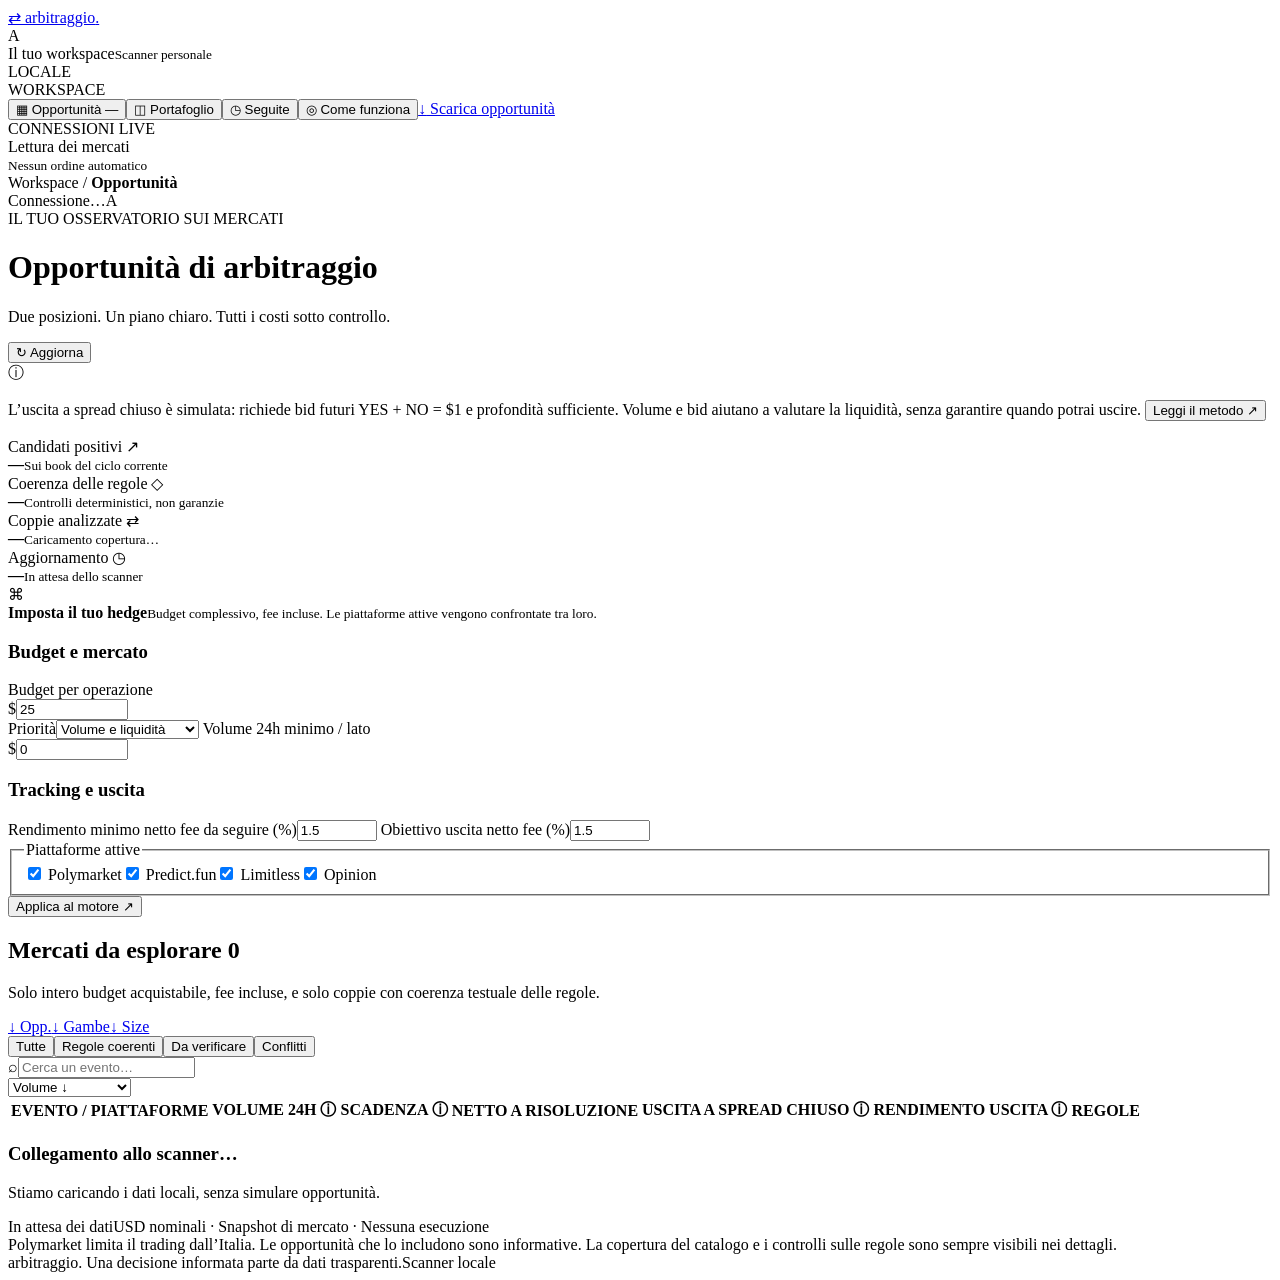
==== web/index.html @ 2cdfd027 "Public aggregate market observer" ====
<!doctype html>
<html lang="it"><head><meta charset="utf-8"><meta name="viewport" content="width=device-width, initial-scale=1"><title>Arbitraggio — Opportunità live</title><link rel="stylesheet" href="/style.css"><link rel="stylesheet" href="/portfolio.css"><script src="/app.js" defer></script></head>
<body>
<input id="tax-rate" type="hidden" value="0">
<aside class="sidebar">
 <a class="brand" href="/"><span class="brand-icon">⇄</span> arbitraggio<span class="brand-dot">.</span></a>
 <div class="workspace"><span class="workspace-icon">A</span><div>Il tuo workspace<small>Scanner personale</small></div><span class="local-tag">LOCALE</span></div>
 <div class="nav-label">WORKSPACE</div>
 <nav><button class="nav-item active" id="nav-opps"><span>▦</span> Opportunità <span class="nav-count" id="nav-count">—</span></button><button class="nav-item" id="nav-portfolio"><span>◫</span> Portafoglio</button><button class="nav-item" id="nav-tracking"><span>◷</span> Seguite</button><button class="nav-item" id="nav-method"><span>◎</span> Come funziona</button><a class="nav-item" href="/download/latest.csv"><span>↓</span> Scarica opportunità</a></nav>
 <div class="sidebar-bottom"><div class="feeds-title">CONNESSIONI LIVE</div><div id="feed-list"></div><div class="sidebar-note"><span class="pulse"></span> Lettura dei mercati<br><small>Nessun ordine automatico</small></div></div>
</aside>
<div class="page">
 <header class="topbar"><div class="breadcrumb">Workspace <span>/</span> <b id="breadcrumb-current">Opportunità</b></div><div class="topbar-right"><span class="live-pill" id="live-status"><i></i> Connessione…</span><span class="avatar">A</span></div></header>
 <main id="opportunities-main">
  <div class="page-heading"><div><div class="eyebrow">IL TUO OSSERVATORIO SUI MERCATI</div><h1>Opportunità di arbitraggio</h1><p>Due posizioni. Un piano chiaro. Tutti i costi sotto controllo.</p></div><button id="refresh" class="button secondary">↻ Aggiorna</button></div>
  <div class="notice" id="stale-banner" hidden></div>
  <div class="context-note"><span>ⓘ</span><p>L’uscita a spread chiuso è simulata: richiede bid futuri YES + NO = $1 e profondità sufficiente. Volume e bid aiutano a valutare la liquidità, senza garantire quando potrai uscire. <button id="learn-more">Leggi il metodo ↗</button></p></div>
  <section class="metrics" aria-label="Riepilogo"><article><div class="metric-label">Candidati positivi <span class="metric-icon mint">↗</span></div><strong id="metric-opps">—</strong><small>Sui book del ciclo corrente</small></article><article><div class="metric-label">Coerenza delle regole <span class="metric-icon lilac">◇</span></div><strong id="metric-rules">—</strong><small>Controlli deterministici, non garanzie</small></article><article><div class="metric-label">Coppie analizzate <span class="metric-icon blue">⇄</span></div><strong id="metric-pairs">—</strong><small id="metric-coverage">Caricamento copertura…</small></article><article><div class="metric-label">Aggiornamento <span class="metric-icon peach">◷</span></div><strong class="metric-time" id="metric-time">—</strong><small id="metric-age">In attesa dello scanner</small></article></section>
  <section class="control-panel settings-panel" aria-label="Impostazioni del calcolo">
   <div class="control-intro"><span class="control-symbol">⌘</span><div><b>Imposta il tuo hedge</b><small>Budget complessivo, fee incluse. Le piattaforme attive vengono confrontate tra loro.</small></div></div>
   <form id="settings-form" class="settings-grid">
    <div class="settings-group">
     <h3>Budget e mercato</h3>
     <div class="settings-fields">
      <label>Budget per operazione<div class="input-money"><span>$</span><input id="budget" type="number" min="0.01" max="1000000" step="0.01" value="25" required></div></label>
      <label>Priorità<select id="sort-policy"><option value="liquidity">Volume e liquidità</option><option value="profit">Profitto a risoluzione</option></select></label>
      <label>Volume 24h minimo / lato<div class="input-money"><span>$</span><input id="min-volume" type="number" min="0" max="1000000000" step="1" value="0" required></div></label>
     </div>
    </div>
    <div class="settings-group">
     <h3>Tracking e uscita</h3>
     <div class="settings-fields settings-fields-two">
      <label>Rendimento minimo netto fee da seguire (%)<input id="tracking-min-yield" type="number" min="0" max="1000" step="0.1" value="1.5"></label>
      <label>Obiettivo uscita netto fee (%)<input id="tracking-target-yield" type="number" min="0" max="1000" step="0.1" value="1.5"></label>
     </div>
    </div>
    <fieldset class="venue-toggles"><legend>Piattaforme attive</legend><label><input type="checkbox" id="venue-polymarket" value="polymarket" checked> Polymarket</label><label><input type="checkbox" id="venue-predict" value="predict" checked> Predict.fun</label><label><input type="checkbox" id="venue-limitless" value="limitless" checked> Limitless</label><label><input type="checkbox" id="venue-opinion" value="opinion" checked> Opinion</label></fieldset>
    <div class="settings-actions"><button class="button primary" type="submit" id="apply">Applica al motore ↗</button><p id="settings-status" role="status"></p></div>
   </form>
  </section>
  <section class="opportunities"><div class="section-title"><div><h2>Mercati da esplorare <span id="list-count" class="count-tag">0</span></h2><p>Solo intero budget acquistabile, fee incluse, e solo coppie con coerenza testuale delle regole.</p></div><div class="wallet-list"><a class="export-link" href="/download/latest.csv">↓ Opp.</a><a class="export-link" href="/download/legs.csv">↓ Gambe</a><a class="export-link" href="/download/sizes.csv">↓ Size</a></div></div>
   <div class="filters"><div class="tabs" role="group" aria-label="Filtra controllo regole"><button data-tab="all">Tutte</button><button data-tab="consistent" class="selected">Regole coerenti</button><button data-tab="review">Da verificare</button><button data-tab="conflict">Conflitti</button></div><div class="search-box"><span>⌕</span><input id="search" type="search" placeholder="Cerca un evento…" aria-label="Cerca un evento"></div><select id="view-sort" aria-label="Ordina elenco"><option value="liquidity">Volume ↓</option><option value="profit">Profitto ↓</option><option value="exit">Uscita simulata ↓</option></select></div>
   <div class="table-wrap"><table><thead><tr><th>EVENTO / PIATTAFORME</th><th>VOLUME 24H <span title="Il minore tra i due lati; dati mancanti non sono zero">ⓘ</span></th><th>SCADENZA <span title="Data di scadenza dichiarata da ciascuna piattaforma, mostrata separatamente.">ⓘ</span></th><th>NETTO A RISOLUZIONE</th><th>USCITA A SPREAD CHIUSO <span title="Scenario ipotetico: bid futuri YES + NO = $1, quantità nette interamente vendibili e fee di vendita incluse. Non disponibile oggi né garantito.">ⓘ</span></th><th>RENDIMENTO USCITA <span title="Profitto netto dopo le fee di vendita diviso per il capitale investito nello scenario di convergenza.">ⓘ</span></th><th>REGOLE</th><th></th></tr></thead><tbody id="opportunity-rows"></tbody></table><div id="empty-state" class="empty-state" hidden><div>⌕</div><h3>Nessun risultato con questi filtri</h3><p>Modifica la ricerca o attendi il prossimo ciclo dello scanner.</p></div><div id="loading-state" class="empty-state"><div class="spinner"></div><h3>Collegamento allo scanner…</h3><p>Stiamo caricando i dati locali, senza simulare opportunità.</p></div></div>
   <div class="table-footer"><span id="showing-count">In attesa dei dati</span><span>USD nominali · Snapshot di mercato · Nessuna esecuzione</span></div>
  </section>
  <div class="jurisdiction">Polymarket limita il trading dall’Italia. Le opportunità che lo includono sono informative. La copertura del catalogo e i controlli sulle regole sono sempre visibili nei dettagli.</div>
 </main>
 <main id="portfolio-main" hidden>
  <div class="page-heading"><div><div class="eyebrow">LETTURA DEI TUOI WALLET</div><h1>Portafoglio</h1><p>Posizioni, prezzi dei book e guadagno se vendessi ora.</p></div><button id="tracking-refresh" class="button secondary">↻ Aggiorna</button></div>
  <div class="notice" id="tracking-banner" hidden></div>
  <section class="metrics" aria-label="Riepilogo portafoglio">
   <article><div class="metric-label">Se vendessi ora <span class="metric-icon mint">↗</span></div><strong id="track-net">—</strong><small>Ricavo netto ai bid disponibili</small></article>
   <article><div class="metric-label">Guadagno / perdita <span class="metric-icon lilac">◇</span></div><strong id="track-pnl">—</strong><small>Netto meno costo di acquisto</small></article>
   <article><div class="metric-label">Costo posizioni <span class="metric-icon blue">⇄</span></div><strong id="track-cost">—</strong><small>Base dichiarata dalle piattaforme</small></article>
   <article><div class="metric-label">Realizzato <span class="metric-icon peach">◷</span></div><strong id="track-realized">—</strong><small id="track-status">Tracker in attesa</small></article>
  </section>
  <section class="control-panel">
   <div class="control-intro"><span class="control-symbol">◫</span><div><b>Collega un wallet</b><small>Solo indirizzi pubblici, in sola lettura</small></div></div>
   <form id="wallet-form" class="wallet-form">
    <label>Piattaforma<select id="wallet-venue"><option value="polymarket">Polymarket</option><option value="predict">Predict.fun</option><option value="limitless">Limitless</option><option value="opinion">Opinion</option></select></label>
    <label>Indirizzo wallet<input id="wallet-address" type="text" placeholder="0x…" autocomplete="off" spellcheck="false" required></label>
    <label>Etichetta<input id="wallet-label" type="text" maxlength="60" placeholder="Principale" autocomplete="off"></label>
    <button class="button primary" type="submit" id="wallet-add">Aggiungi</button>
   </form>
   <p id="wallet-status" role="status" class="wallet-status"></p>
   <div id="wallet-list" class="wallet-list"></div>
   <div class="wallet-list"><button class="button secondary" type="button" id="opinion-connect">Connetti Opinion con il wallet</button><small class="wallet-status">Firma EIP-712, nessuna private key condivisa</small></div>
   <p id="opinion-status" role="status" class="wallet-status"></p>
  </section>
  <section class="opportunities">
   <div class="section-title"><div><h2>Posizioni <span id="tracking-count" class="count-tag">0</span></h2><p>Ricavo calcolato vendendo ai bid letti, con fee e profondità disponibili.</p></div><div class="wallet-list"><select id="position-filter" aria-label="Filtra posizioni"><option value="open">Aperte</option><option value="redeem">Da riscattare</option><option value="all">Tutte</option></select><a class="export-link" href="/download/tracking.csv">↓ Esporta portafoglio</a><a class="export-link" href="/download/tracking-history.csv">↓ Storico</a></div></div>
   <div class="table-wrap"><table><thead><tr><th>MERCATO</th><th>ESITO</th><th>QUOTE</th><th>COSTO / MEDIA</th><th>BID</th><th>SE VENDI ORA</th><th>P&amp;L</th><th>SCADENZA</th><th></th></tr></thead><tbody id="position-rows"></tbody></table><div id="positions-empty" class="empty-state"><div>◫</div><h3>Nessun wallet collegato</h3><p>Aggiungi un indirizzo pubblico per iniziare il tracking in sola lettura.</p></div></div>
  </section>
  <section class="opportunities">
   <div class="section-title"><div><h2>Storico guadagni</h2><p>Snapshot del ricavo netto se vendessi in quel momento.</p></div><span id="history-range" class="count-tag">—</span></div>
   <div class="tracking-chart-wrap"><svg id="history-chart" class="tracking-chart" viewBox="0 0 720 190" role="img" aria-label="Andamento del ricavo netto"></svg></div>
   <div class="table-wrap"><table><thead><tr><th>ISTANTE</th><th>RICAVO NETTO</th><th>P&amp;L</th><th>POSIZIONI</th></tr></thead><tbody id="history-rows"></tbody></table></div>
  </section>
 </main>
 <main id="tracking-main" hidden>
  <div class="page-heading"><div><div class="eyebrow">OPPORTUNITÀ NEL TEMPO</div><h1>Opportunità seguite</h1><p>Ingresso, target di uscita, tempo impiegato e rendimento netto.</p></div><button id="ledger-refresh" class="button secondary">↻ Aggiorna</button></div>
  <div class="notice" id="ledger-banner" hidden></div>
  <section class="metrics" aria-label="Riepilogo opportunità seguite">
   <article><div class="metric-label">Aperte <span class="metric-icon mint">↗</span></div><strong id="ledger-open">—</strong><small id="ledger-threshold">Ingresso netto minimo —</small></article>
   <article><div class="metric-label">Target raggiunti <span class="metric-icon lilac">◇</span></div><strong id="ledger-target">—</strong><small id="ledger-target-rate">Obiettivo di uscita —</small></article>
   <article><div class="metric-label">Tempo mediano al target <span class="metric-icon blue">◷</span></div><strong id="ledger-median">—</strong><small>Dalla prima rilevazione all’uscita</small></article>
   <article><div class="metric-label">ROI netto medio <span class="metric-icon peach">%</span></div><strong id="ledger-roi">—</strong><small id="ledger-profit">Ingresso / uscita</small></article>
  </section>
  <section class="opportunities">
   <div class="section-title"><div><h2>Episodi <span id="ledger-count" class="count-tag">0</span></h2><p>Ogni riga è un ingresso simulato; il target chiude l’episodio senza attendere la scadenza.</p></div><a class="export-link" href="/download/opportunity-tracking.csv">↓ Esporta opportunità seguite</a></div>
   <div class="filters"><select id="ledger-status-filter" aria-label="Filtra stato"><option value="all">Tutti gli stati</option><option value="open">Aperte</option><option value="target">Target raggiunto</option></select><select id="ledger-venue-filter" aria-label="Filtra piattaforma"><option value="all">Tutte le piattaforme</option><option value="polymarket">Polymarket</option><option value="predict">Predict.fun</option><option value="limitless">Limitless</option><option value="opinion">Opinion</option></select><select id="ledger-duration-filter" aria-label="Filtra durata"><option value="all">Qualsiasi durata</option><option value="short">Meno di 1 ora</option><option value="medium">1–6 ore</option><option value="long">6–24 ore</option><option value="verylong">Oltre 24 ore</option></select><input id="ledger-min-entry" class="ledger-min-input" type="number" min="0" step="0.1" placeholder="ROI ingresso min %" aria-label="ROI minimo ingresso"><input id="ledger-min-exit" class="ledger-min-input" type="number" step="0.1" placeholder="ROI uscita min %" aria-label="ROI minimo uscita"><div class="search-box"><span>⌕</span><input id="ledger-search" type="search" placeholder="Cerca mercato…" aria-label="Cerca mercato"></div><select id="ledger-sort" aria-label="Ordina episodi"><option value="newest">Più recenti</option><option value="entry">ROI ingresso ↓</option><option value="exit">ROI uscita ↓</option><option value="duration">Durata ↓</option></select></div>
   <div class="table-wrap"><table><thead><tr><th>MERCATO</th><th>PIATTAFORME</th><th>STATO</th><th>PRIMA VISTA</th><th>DURATA / TARGET</th><th>ROI INGRESSO NETTO</th><th>ROI MAX</th><th>ROI USCITA NETTO</th><th></th></tr></thead><tbody id="ledger-rows"></tbody></table><div id="ledger-empty" class="empty-state"><div>◷</div><h3>Nessuna opportunità con questi filtri</h3><p>Modifica i filtri o attendi che lo scanner registri una nuova opportunità.</p></div></div>
   <div class="table-footer"><span id="ledger-showing">—</span><span>Fee di piattaforma incluse · nessuna tassa · simulazione</span></div>
  </section>
  <section class="opportunities">
   <div class="section-title"><div><h2>Tempo e rendimento</h2><p>Episodi chiusi al target: tempo in ore e ROI netto effettivo.</p></div><span id="ledger-range" class="count-tag">—</span></div>
   <div class="tracking-chart-wrap"><svg id="ledger-chart" class="tracking-chart" viewBox="0 0 720 190" role="img" aria-label="Tempo al target e rendimento netto"></svg></div>
  </section>
 </main>
 <footer>arbitraggio. <span>Una decisione informata parte da dati trasparenti.</span><span id="footer-status">Scanner locale</span></footer>
</div>
<div id="drawer-backdrop" class="drawer-backdrop" hidden></div><section id="drawer" class="drawer" role="dialog" aria-modal="true" aria-labelledby="drawer-title" hidden><div class="drawer-header"><div><span class="eyebrow">PIANO DI COPERTURA · SIMULAZIONE</span><h2 id="drawer-title"></h2></div><button class="icon-button" id="close-drawer" aria-label="Chiudi dettagli">×</button></div><div id="drawer-content"></div></section>
<dialog id="method-dialog"><div class="method-head"><h2>Come leggere le opportunità</h2><button class="icon-button" id="close-method" aria-label="Chiudi metodo">×</button></div><div class="method-body"><h3>1. Quanto comprare</h3><p>Il motore bilancia le quote nette YES e NO. Le quantità lorde possono differire se una piattaforma trattiene fee in quote. Costi, commissioni, liquidità e minimi entrano nel calcolo; eventuali arrotondamenti della piattaforma vanno rivalidati prima dell’ordine.</p><h3>2. Profitto a risoluzione</h3><p>È il payout nominale delle quote coperte meno acquisti, fee e riserva, subordinato alla compatibilità dei contratti e alla risoluzione prevista. Le due operazioni non sono atomiche.</p><h3>3. Uscita prima della scadenza</h3><p>Nei dettagli resta il controllo ai bid attuali, con profondità e fee di vendita. La colonna mostra invece uno scenario futuro di chiusura dello spread. Nessuno dei due registra acquisti effettivi o prevede i tempi di uscita.</p><h3>Scenario di uscita a spread chiuso</h3><p>Il valore in tabella ipotizza bid futuri che sommano a $1 con capacità per tutte le quote nette; sottrae fee di vendita e costi di entrata/uscita. I dettagli mostrano tre percorsi di prezzo e un obiettivo pari al 50% del profitto a risoluzione. La scomparsa dello spread agli ask non prova che si possa uscire a questi bid. Nessuna stima dei tempi.</p><h3>4. Volume e regole</h3><p>La priorità usa il volume 24h del lato meno attivo. Il volume è attività storica; i bid sono la liquidità attuale. “Regole coerenti” indica controlli automatici favorevoli, mai copertura garantita al 100%. Dati mancanti e conflitti restano evidenziati.</p><h3>Copertura e limiti</h3><p>Il motore confronta il catalogo e segue una selezione di coppie, con esplorazione a rotazione. La dashboard mostra tutte le opportunità rilevate nel ciclo, non tutti i possibili arbitraggi globali. USDC e USDT sono considerati a parità nominale; nessuna garanzia sul peg.</p></div></dialog>
<div id="toast" class="toast" role="status" hidden></div>
</body></html>
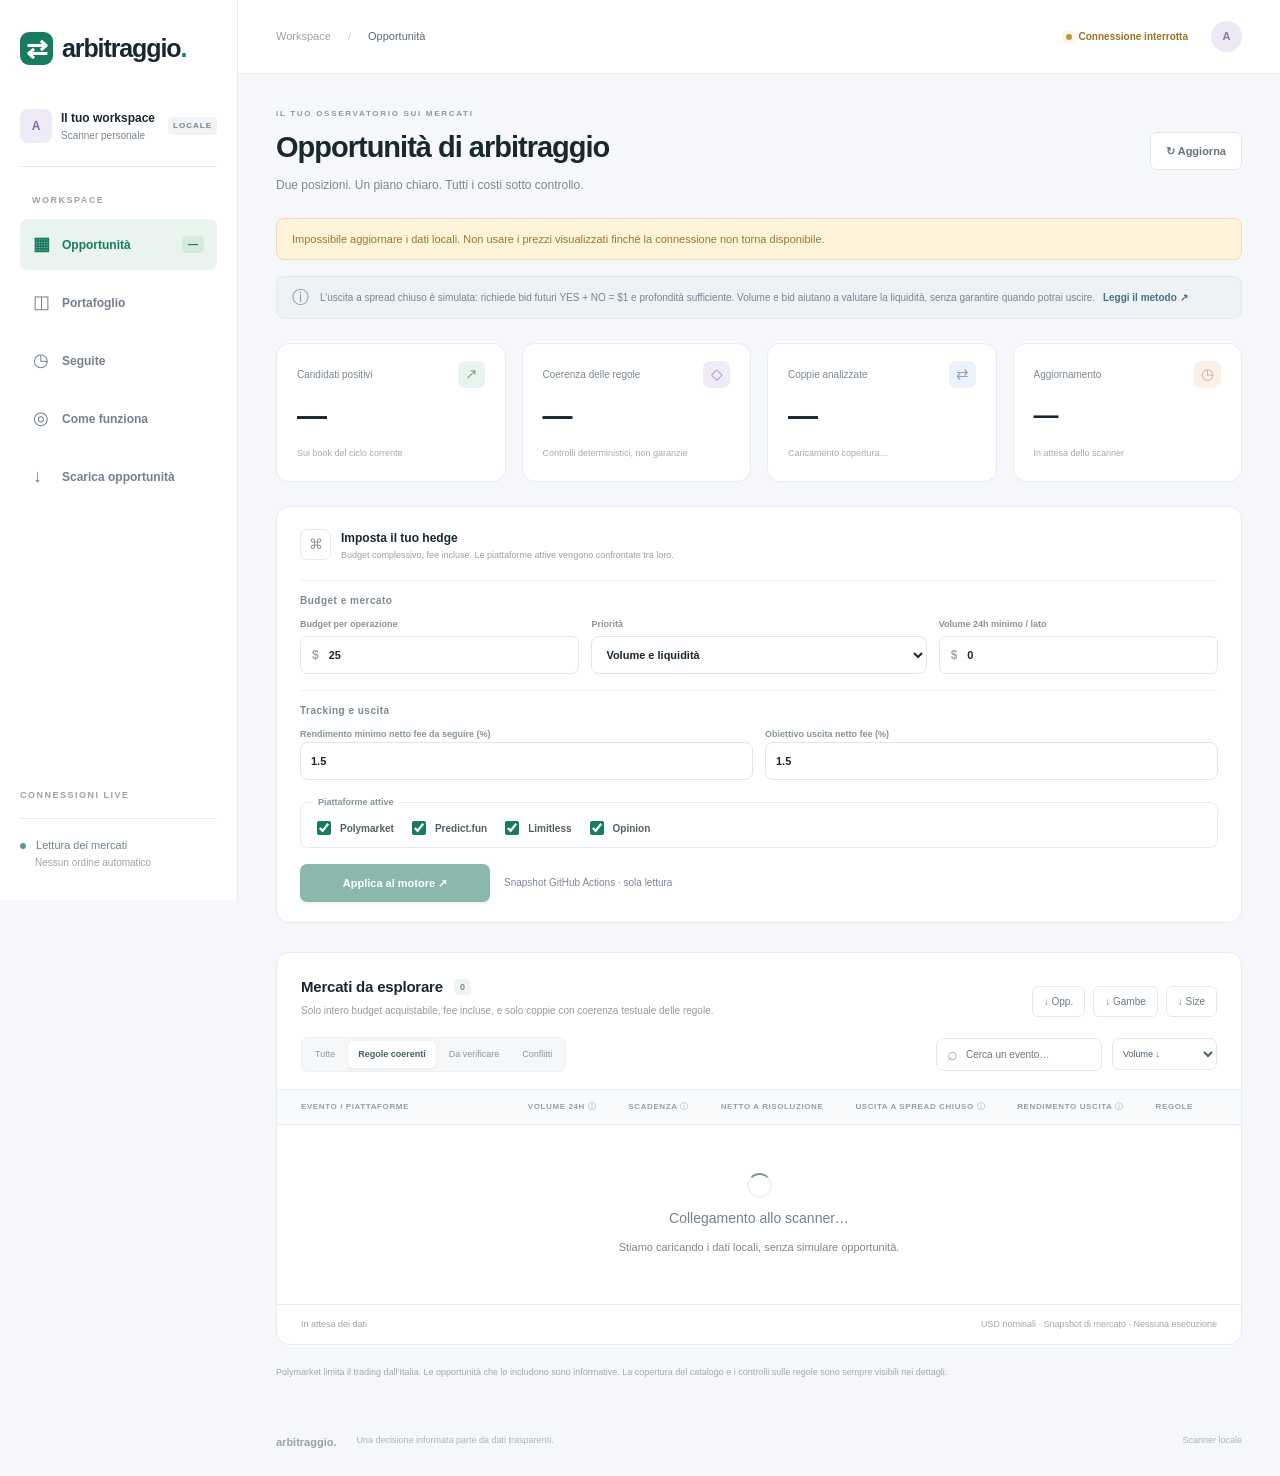
==== commit d8764112: "Publish the full dashboard as a static snapshot" ====
--- a/web/index.html
+++ b/web/index.html
@@ -1,5 +1,5 @@
 <!doctype html>
-<html lang="it"><head><meta charset="utf-8"><meta name="viewport" content="width=device-width, initial-scale=1"><title>Arbitraggio — Opportunità live</title><link rel="stylesheet" href="/style.css"><link rel="stylesheet" href="/portfolio.css"><script src="/app.js" defer></script></head>
+<html lang="it"><head><meta charset="utf-8"><meta name="viewport" content="width=device-width, initial-scale=1"><title>Arbitraggio — Opportunità live</title><link rel="stylesheet" href="style.css"><link rel="stylesheet" href="portfolio.css"><script src="app.js" defer></script></head>
 <body>
 <input id="tax-rate" type="hidden" value="0">
 <aside class="sidebar">
--- a/web/style.css
+++ b/web/style.css
@@ -0,0 +1 @@
+:root{--bg:#f5f7fa;--ink:#182830;--muted:#7c8893;--line:#e7ecf0;--green:#167b61;--green-soft:#e7f4ed;--amber:#987423;--amber-soft:#fff5dc;--red:#b45252;--blue:#4b68ad;--radius:13px}*{box-sizing:border-box}body{margin:0;background:var(--bg);color:var(--ink);font-family:Inter,-apple-system,BlinkMacSystemFont,"Segoe UI",sans-serif;font-size:14px;line-height:1.5}button,input,select{font:inherit}button,a,input,select{outline-offset:4px}button,a{touch-action:manipulation}button{cursor:pointer}a{color:inherit;text-decoration:none}button{border:0}button:disabled{opacity:.5;cursor:wait}[hidden]{display:none!important}.sidebar{width:238px;background:#fff;position:fixed;inset:0 auto 0 0;border-right:1px solid var(--line);display:flex;flex-direction:column;padding:30px 20px;z-index:5}.brand{font-size:25px;font-weight:740;letter-spacing:-1.1px;display:flex;align-items:center;gap:9px}.brand-dot{color:var(--green);margin-left:-9px}.brand-icon{background:var(--green);color:white;border-radius:9px;font-size:26px;width:33px;height:33px;display:grid;place-items:center;line-height:1}.workspace{display:flex;align-items:center;gap:9px;padding:19px 0 23px;margin-top:22px;border-bottom:1px solid var(--line);font-size:12px;font-weight:650}.workspace small{display:block;font-size:10px;color:var(--muted);font-weight:400;margin-top:1px}.workspace-icon{width:32px;height:34px;display:grid;place-items:center;background:#eeeaf6;color:#7f6aab;border-radius:8px}.local-tag{font-size:8px;letter-spacing:1px;background:#f1f4f6;color:#78838b;padding:3px 5px;border-radius:4px;margin-left:auto}.nav-label,.feeds-title{font-size:9px;letter-spacing:1.5px;color:#9aa3aa;font-weight:700;margin:27px 12px 12px}nav{display:grid;gap:7px}.nav-item{display:flex;align-items:center;gap:11px;padding:12px 13px;background:transparent;color:#74808b;border-radius:8px;text-align:left;font-size:12px;font-weight:550}.nav-item>span:first-child{font-size:18px;width:18px}.nav-item.active{background:#eaf4ee;color:var(--green);font-weight:650}.nav-item:hover{background:#f2f6f4}.nav-count{margin-left:auto;background:#d4eadd;border-radius:5px;padding:1px 6px;font-size:10px}.sidebar-bottom{margin-top:auto}.feeds-title{margin:20px 0 12px}.feed{display:flex;align-items:center;justify-content:space-between;font-size:11px;padding:8px 0;color:#596970}.feed i{height:6px;width:6px;background:#d3ad55;border-radius:50%;margin-right:7px;display:inline-block}.feed i.ok{background:#57a481}.feed small{color:#92a096;font-size:9px}.sidebar-note{border-top:1px solid var(--line);margin-top:16px;padding-top:18px;font-size:11px;color:#71877e}.sidebar-note small{padding-left:15px;color:#9ca7a0;font-size:10px}.pulse{display:inline-block;background:#599e77;width:6px;height:6px;border-radius:50%;margin-right:7px}.page{margin-left:238px}.topbar{height:74px;background:#fff;border-bottom:1px solid var(--line);display:flex;align-items:center;justify-content:space-between;padding:0 38px}.breadcrumb{font-size:11px;color:#9aa4ac}.breadcrumb span{margin:0 14px;color:#c6cdd2}.breadcrumb b{font-weight:500;color:#596972}.topbar-right{display:flex;gap:23px;align-items:center}.live-pill{font-size:10px;font-weight:550;color:var(--green);display:flex;align-items:center;gap:7px}.live-pill i{height:6px;width:6px;border-radius:50%;background:#53a384;box-shadow:0 0 0 4px #edf7f1}.live-pill.offline{color:var(--amber)}.live-pill.offline i{background:#bd9942;box-shadow:0 0 0 4px #fff6e2}.avatar{background:#ece9f4;color:#8b77a5;width:31px;height:31px;display:grid;place-items:center;border-radius:50%;font-size:11px;font-weight:650}main{padding:34px 38px 20px;max-width:1680px;margin:auto}.page-heading{display:flex;align-items:center;justify-content:space-between;margin-bottom:24px}.eyebrow{font-size:8px;letter-spacing:1.7px;color:#8c9a99;font-weight:750}h1{font-size:29px;letter-spacing:-1px;font-weight:620;margin:6px 0}p{color:var(--muted);font-size:12px;margin:0}.button{padding:10px 15px;font-size:11px;border-radius:7px;font-weight:650;white-space:nowrap;transition:background .15s}.button.secondary{background:white;border:1px solid #dfe6e9;color:#66767f}.button.primary{background:#19745c;color:white;box-shadow:0 2px 2px #163b2420}.button:hover{filter:brightness(.96)}.context-note{display:flex;gap:11px;background:#edf2f6;border:1px solid #e2e9ef;border-radius:9px;padding:12px 15px;margin-bottom:24px}.context-note>span{font-size:17px;color:#8399ab;line-height:1}.context-note p{font-size:10px;color:#738796;line-height:1.7}.context-note button{background:none;color:#4b7085;padding:0 0 0 5px;font-size:10px;font-weight:650}.metrics{display:grid;grid-template-columns:repeat(4,1fr);gap:16px;margin-bottom:24px}.metrics article{background:#fff;border:1px solid var(--line);padding:17px 20px 19px;border-radius:var(--radius)}.metric-label{font-size:10px;color:#7a8891;display:flex;align-items:center;justify-content:space-between;gap:8px}.metric-icon{font-size:15px;width:27px;height:27px;border-radius:7px;display:grid;place-items:center}.mint{background:#e9f4ed;color:#7aab8d}.lilac{background:#f0ecf7;color:#a28ac3}.blue{background:#ecf2fa;color:#8ba4ce}.peach{background:#fcf1e8;color:#ccad8d}.metrics strong{font-size:30px;font-weight:600;letter-spacing:-.9px;display:block;line-height:1.7;margin-top:2px}.metrics strong.metric-time{font-size:25px;line-height:2.04}.metrics small{color:#a2acb2;font-size:9px}.control-panel{background:#fff;border:1px solid var(--line);border-radius:var(--radius);padding:20px 23px;margin-bottom:29px}.control-intro{display:flex;gap:10px;align-items:center;margin-bottom:17px}.control-symbol{border:1px solid #e6ece9;color:#879b90;border-radius:7px;width:31px;height:31px;display:grid;place-items:center}.control-intro b{font-size:12px;font-weight:620}.control-intro small{display:block;color:#97a2a9;font-size:9px;margin-top:1px}#settings-form{display:grid;grid-template-columns:1fr 1.4fr 1fr auto;align-items:end;gap:16px}label{display:block;font-size:9px;color:#87959c;font-weight:550}input,select{border:1px solid #e2e8ec;background:#fff;color:#4d626e;border-radius:7px;padding:10px 11px;font-size:11px;min-width:0}select{appearance:auto;width:100%;margin-top:5px;height:38px}.input-money{display:flex;align-items:center;border:1px solid #e2e8ec;border-radius:7px;height:38px;margin-top:5px;overflow:hidden}.input-money span{padding-left:11px;color:#9aa6ac;font-size:12px}.input-money input{border:0;width:100%;height:36px;padding-left:10px;outline-offset:-3px}#settings-form .button{height:38px}#settings-status{font-size:10px;color:var(--green);margin-top:8px;min-height:0}#settings-status:empty{display:none}.opportunities{background:#fff;border:1px solid var(--line);border-radius:var(--radius);overflow:hidden}.section-title{padding:23px 24px 17px;display:flex;align-items:center;justify-content:space-between}.section-title h2{font-size:15px;font-weight:630;margin:0 0 4px;letter-spacing:-.2px}.section-title p{font-size:10px;color:#929da4}.count-tag{font-size:9px;background:#eef3f0;color:#6d9380;padding:3px 6px;border-radius:5px;vertical-align:middle;margin-left:7px;font-weight:600}.export-link{font-size:10px;color:#687d86;border:1px solid #e3eaed;border-radius:6px;padding:7px 11px}.filters{display:flex;align-items:center;gap:10px;padding:2px 24px 17px}.tabs{display:flex;gap:3px;background:#f5f7f9;padding:3px;border:1px solid #eef1f4;border-radius:7px;white-space:nowrap}.tabs button{font-size:9px;padding:7px 10px;border-radius:5px;color:#8a959e;background:transparent}.tabs button.selected{background:#fff;box-shadow:0 1px 4px #18253410;color:#416556;font-weight:650}.search-box{display:flex;align-items:center;border:1px solid #e5eaee;border-radius:7px;margin-left:auto;max-width:220px}.search-box span{font-size:18px;padding:0 0 0 10px;color:#9ba8af}.search-box input{border:0;width:100%;padding:8px;font-size:10px;background:transparent}.filters>select{width:105px;font-size:9px;padding:6px;height:32px;margin:0}.table-wrap{overflow-x:auto;min-height:200px}table{border-collapse:collapse;width:100%;text-align:left}thead{background:#f9fafb;border-top:1px solid var(--line);border-bottom:1px solid var(--line)}th{font-size:8px;letter-spacing:.6px;color:#92a0a9;font-weight:550;padding:11px 16px;white-space:nowrap}th:first-child{padding-left:24px;width:37%}td{border-bottom:1px solid #eef1f4;padding:16px;color:#5c6b73;font-size:11px;vertical-align:middle}td:first-child{padding-left:24px}tr:last-child td{border-bottom:0}tbody tr:hover{background:#fbfcfb}.event-cell{display:flex;gap:12px;align-items:center;min-width:230px}.event-icon{width:34px;height:34px;flex-shrink:0;background:#edf1f6;border-radius:9px;display:grid;place-items:center;font-size:16px;color:#7590a6}.event-icon.sport{background:#eaf3ec;color:#789886}.event-icon.crypto{background:#f1edf8;color:#a08cc1}.event-icon.economy{background:#fbf1e8;color:#bb9d80}.event-name{font-weight:570;color:#40525c;font-size:11px;display:block;max-width:350px;line-height:1.5}.venue-pair{font-size:9px;color:#9ba6ac;display:flex;align-items:center;gap:6px;margin-top:5px}.venue-dot{height:5px;width:5px;display:inline-block;border-radius:50%;background:#7a91c2}.venue-dot.predict{background:#b79bda}.venue-dot.limitless{background:#e2b376}.value-positive{color:#278467;font-weight:650;font-size:12px}.value-negative{color:#ae7171;font-size:11px}.value-neutral{color:#8d99a0}.cell-sub{display:block;color:#a1acb1;font-size:9px;margin-top:3px}.badge{font-size:8px;border-radius:5px;padding:4px 7px;display:inline-block;white-space:nowrap;font-weight:550}.badge.consistent{color:#42735c;background:#ebf5ee}.badge.review{color:#a68a43;background:#fcf6e7}.badge.conflict{color:#b26666;background:#fbefef}.details-button{border:1px solid #e3e9ec;background:#fff;color:#6f818c;border-radius:6px;padding:7px 9px;white-space:nowrap;font-size:9px}.details-button:hover{color:var(--green);border-color:#acccba}.table-footer{border-top:1px solid var(--line);padding:13px 24px;font-size:9px;display:flex;justify-content:space-between;color:#9ba7ad}.empty-state{text-align:center;padding:48px 20px;color:#a7b4ba}.empty-state>div{font-size:30px}.empty-state h3{font-size:14px;color:#72838d;font-weight:500;margin:10px 0}.empty-state p{font-size:11px}.jurisdiction{font-size:9px;color:#a2a9af;line-height:1.8;padding:19px 0}footer{display:flex;gap:20px;font-size:11px;font-weight:650;color:#97a5a5;padding:15px 38px 25px;max-width:1680px;margin:auto}footer span{font-size:9px;font-weight:400;color:#adb5bb}footer span:last-child{margin-left:auto}.notice{background:#fff3d9;border:1px solid #f0ddb6;color:#967834;font-size:11px;border-radius:8px;padding:12px 15px;margin-bottom:16px}.drawer-backdrop{position:fixed;inset:0;background:#142d3a66;z-index:20;backdrop-filter:blur(2px)}.drawer{position:fixed;right:0;top:0;bottom:0;width:min(650px,100vw);background:#f8fafb;box-shadow:-10px 0 60px #182c4422;z-index:21;overflow:auto}.drawer-header{display:flex;align-items:flex-start;justify-content:space-between;padding:25px;background:#fff;border-bottom:1px solid var(--line);position:sticky;top:0;z-index:1}.drawer-header h2{font-size:20px;letter-spacing:-.4px;font-weight:600;margin:9px 0 0;line-height:1.4;max-width:520px}.icon-button{background:#f1f4f6;color:#7f909b;font-size:21px;border-radius:7px;width:30px;height:30px;flex-shrink:0;line-height:1}#drawer-content{padding:22px}.drawer-summary{display:grid;grid-template-columns:repeat(3,1fr);gap:10px;margin-bottom:18px}.mini-card{background:white;border:1px solid var(--line);border-radius:9px;padding:14px}.mini-card small{font-size:9px;color:#8b9a9e;display:block}.mini-card strong{display:block;font-size:20px;letter-spacing:-.7px;font-weight:600;margin-top:5px}.panel{background:#fff;border:1px solid var(--line);border-radius:10px;padding:18px;margin-bottom:15px}.panel h3{font-size:12px;margin:0 0 13px;font-weight:650}.panel h4{font-size:11px;margin:13px 0 6px}.plan-card{border:1px solid #e5ece7;border-radius:9px;padding:15px;margin-bottom:11px;background:#fcfefc}.plan-top{display:flex;justify-content:space-between;align-items:center;gap:10px}.plan-side{font-size:10px;font-weight:700;color:#3e7e62}.plan-side.no{color:#a76e6e}.market-link{font-size:10px;color:#5c7c9a;text-decoration:underline;text-underline-offset:3px}.plan-shares{font-size:22px;color:#3a5650;letter-spacing:-.5px;font-weight:600;margin:9px 0}.plan-shares small{font-size:10px;color:#8a9c94;font-weight:400}.definition{display:grid;grid-template-columns:1fr auto;gap:7px;font-size:10px;color:#8a989e}.definition b{font-weight:550;color:#536a71}.definition .total{font-weight:650;color:#36684e;border-top:1px solid #e8eee9;padding-top:9px;margin-top:4px}.panel p{font-size:10px;line-height:1.8}.subtle-note{font-size:9px;color:#8e9e9a;line-height:1.8;margin-top:9px}.check{display:flex;gap:9px;padding:9px 0;border-bottom:1px solid #eff2f4;font-size:11px}.check:last-child{border:0}.check-icon{color:#6ca589}.check-icon.unknown{color:#c0a364}.check-icon.conflict{color:#bc7272}.check b{font-size:10px;font-weight:550;display:block;color:#64767c}.check small{color:#9aa5aa;font-size:9px}.rule-doc{font-size:10px;color:#7c8a94;line-height:1.8;white-space:pre-wrap;max-height:220px;overflow:auto;border-top:1px solid var(--line);margin-top:12px;padding-top:12px}details summary{font-size:10px;color:#617f92;cursor:pointer}.drawer-foot{color:#a2aab0;font-size:9px;line-height:1.8;margin:15px 0}.copy-plan{width:100%;margin:4px 0 16px}.toast{position:fixed;left:50%;bottom:24px;transform:translateX(-50%);z-index:40;background:#243d35;color:white;padding:12px 20px;border-radius:8px;box-shadow:0 5px 30px #142d3a26;font-size:12px}dialog{border:1px solid var(--line);border-radius:16px;width:min(660px,94vw);padding:0;color:var(--ink);box-shadow:0 20px 100px #17334233}dialog::backdrop{background:#142d3a55;backdrop-filter:blur(2px)}.method-head{display:flex;align-items:center;justify-content:space-between;padding:22px 25px;border-bottom:1px solid var(--line)}.method-head h2{font-size:19px;margin:0;font-weight:600}.method-body{padding:10px 25px 25px;max-height:70vh;overflow:auto}.method-body h3{font-size:13px;margin:17px 0 6px}.method-body p{font-size:11px;line-height:1.9}.spinner{border:2px solid #edf3ef;border-top-color:#729f88;width:25px;height:25px;border-radius:50%;margin:auto;animation:spin 1s linear infinite}@keyframes spin{to{transform:rotate(360deg)}}@media(min-width:1600px){td{padding-top:20px;padding-bottom:20px}}@media(max-width:1200px){.sidebar{width:205px;padding:25px 15px}.brand{font-size:23px}.page{margin-left:205px}.topbar{padding:0 25px}main{padding:28px 24px}.filters{flex-wrap:wrap}.search-box{max-width:180px}.metrics{gap:10px}.metrics article{padding:14px}.metrics strong{font-size:26px}#settings-form{gap:10px;grid-template-columns:1fr 1.2fr 1fr auto}.button{padding:10px 12px}}@media(max-width:900px){.sidebar{width:72px;padding:23px 14px;align-items:center}.brand{font-size:0;gap:0}.brand-icon{font-size:27px}.brand-dot,.workspace,.nav-label,.sidebar-bottom{display:none}.nav-item{font-size:0;padding:12px}.nav-item>span:first-child{font-size:20px}.nav-count{display:none}nav{margin-top:40px}.page{margin-left:72px}.metrics{grid-template-columns:repeat(2,1fr)}#settings-form{grid-template-columns:1fr 1fr}.context-note{margin-bottom:18px}.tabs{margin-right:auto}.filters .search-box{margin-left:0}footer span:first-of-type{display:none}}@media(max-width:600px){.sidebar{display:none}.page{margin:0}.topbar{height:58px;padding:0 18px}main{padding:23px 15px}.page-heading{align-items:flex-start;gap:10px}.page-heading h1{font-size:23px;line-height:1.25;margin:8px 0}.page-heading p{font-size:11px}.eyebrow{font-size:7px}.page-heading>.button{font-size:9px;padding:8px 10px}.metrics{gap:8px;margin-bottom:16px}.metrics article{padding:12px}.metric-label{font-size:9px}.metrics strong{font-size:27px}.metrics strong.metric-time{font-size:22px}.control-panel{padding:16px}#settings-form{gap:12px}.control-intro small{font-size:8px}.filters{padding:0 15px 15px;gap:10px}.tabs{width:100%;justify-content:space-between}.tabs button{font-size:8px;padding:7px 8px}.search-box{flex:1;max-width:none}.section-title{padding:20px 15px 16px}.section-title h2{font-size:14px}.section-title p{font-size:9px}.export-link{font-size:9px}.table-footer{padding:12px 15px}.table-footer span:last-child{display:none}.table-wrap table{min-width:810px}.context-note p{font-size:9px}.topbar-right{gap:12px}footer{padding:8px 15px 20px}.drawer-header{padding:20px}.drawer-header h2{font-size:18px}#drawer-content{padding:15px}.drawer-summary{gap:6px}.mini-card{padding:11px}.mini-card strong{font-size:17px}.mini-card small{font-size:8px}}
--- a/web/portfolio.css
+++ b/web/portfolio.css
@@ -0,0 +1,39 @@
+.wallet-form{display:grid;grid-template-columns:1.1fr 2fr 1.2fr auto;align-items:end;gap:12px;margin-top:16px}
+.wallet-form label{font-size:9px;color:#87959c;font-weight:550}
+.wallet-form input,.wallet-form select{width:100%;height:38px;border:1px solid #e1e8e4;border-radius:8px;background:#fff;padding:0 10px;font-size:11px;color:var(--ink)}
+.wallet-form input:focus,.wallet-form select:focus{border-color:#8bb39d;outline:2px solid #e7f2eb}
+.wallet-status{min-height:16px;margin-top:10px;font-size:10px;color:var(--muted)}
+.wallet-list{display:flex;flex-wrap:wrap;gap:8px;margin-top:10px}
+.wallet-chip{display:flex;align-items:center;gap:8px;border:1px solid #e5ebe7;background:#f8faf9;border-radius:8px;padding:7px 9px;font-size:10px;color:#52635b}
+.wallet-chip small{color:#8d9a93;font-size:9px}
+.wallet-chip button{border:0;background:transparent;color:#a15f5f;font-size:10px;padding:2px 4px}
+.position-title{display:block;max-width:360px;color:var(--ink);font-size:11px;font-weight:600;line-height:1.35}
+.position-meta{display:block;margin-top:4px;color:#98a4ab;font-size:9px}
+.outcome-pill{display:inline-block;border-radius:5px;padding:3px 7px;font-size:9px;font-weight:700}
+.outcome-pill.yes{background:#e6f3ec;color:#167b61}
+.outcome-pill.no{background:#fbeeee;color:#a45b5b}
+.liquidity-state{display:block;margin-top:4px;font-size:9px;color:#9aa5aa}
+.tracking-chart-wrap{background:#fff;border:1px solid var(--line);border-radius:var(--radius);padding:18px 20px;margin:0 0 18px}
+.tracking-chart{display:block;width:100%;height:190px}
+.chart-empty{display:grid;place-items:center;height:150px;color:#9aa5aa;font-size:10px}
+#position-filter{height:34px;border:1px solid #e1e8e4;border-radius:7px;background:#fff;padding:0 9px;font-size:10px;color:#596970}
+.ledger-min-input{width:116px;height:34px;border:1px solid #e1e8e4;border-radius:7px;background:#fff;padding:0 9px;font-size:10px;color:#596970}
+.venue-toggles{grid-column:1/-1;border:1px solid #e7ecf0;border-radius:8px;padding:9px 12px;display:flex;flex-wrap:wrap;align-items:center;gap:14px;margin:0}
+.venue-toggles legend{font-size:9px;color:#87959c;font-weight:600;padding:0 5px}
+.venue-toggles label{display:flex;align-items:center;gap:6px;font-size:10px;color:#52635b;white-space:nowrap}
+.venue-toggles input{width:14px;height:14px;accent-color:#167b61}
+.settings-panel #settings-form.settings-grid{display:grid;grid-template-columns:1fr;gap:16px;align-items:stretch}
+.settings-group{border-top:1px solid #eef1f4;padding-top:12px}
+.settings-group h3{margin:0 0 10px;font-size:10px;letter-spacing:.5px;color:#7c8b92;font-weight:650}
+.settings-fields{display:grid;grid-template-columns:1fr 1.2fr 1fr;gap:12px;align-items:end}
+.settings-fields-two{grid-template-columns:1fr 1fr}
+.settings-fields label{font-size:9px;color:#87959c;font-weight:550}
+.settings-fields input,.settings-fields select{width:100%;height:38px;border:1px solid #e1e8e4;border-radius:8px;background:#fff;padding:0 10px;font-size:11px;color:var(--ink)}
+.settings-fields .input-money input{height:36px;border:0;padding-left:10px}
+.settings-actions{display:flex;align-items:center;gap:14px;flex-wrap:wrap}
+.settings-actions .button{min-width:190px}
+#settings-status{margin:0;min-height:16px;font-size:10px;color:var(--muted)}
+@media(max-width:900px){.settings-fields{grid-template-columns:1fr 1fr}.settings-group:first-child .settings-fields label:last-child{grid-column:1/-1}}
+@media(max-width:600px){.settings-fields,.settings-fields-two{grid-template-columns:1fr}.settings-group:first-child .settings-fields label:last-child{grid-column:auto}.settings-actions .button{width:100%}}
+@media(max-width:900px){.wallet-form{grid-template-columns:1fr 1fr}.wallet-form label:nth-child(2){grid-column:1/-1}}
+@media(max-width:600px){.wallet-form{grid-template-columns:1fr}.wallet-form label:nth-child(2){grid-column:auto}.position-title{max-width:220px}.tracking-chart{height:160px}}
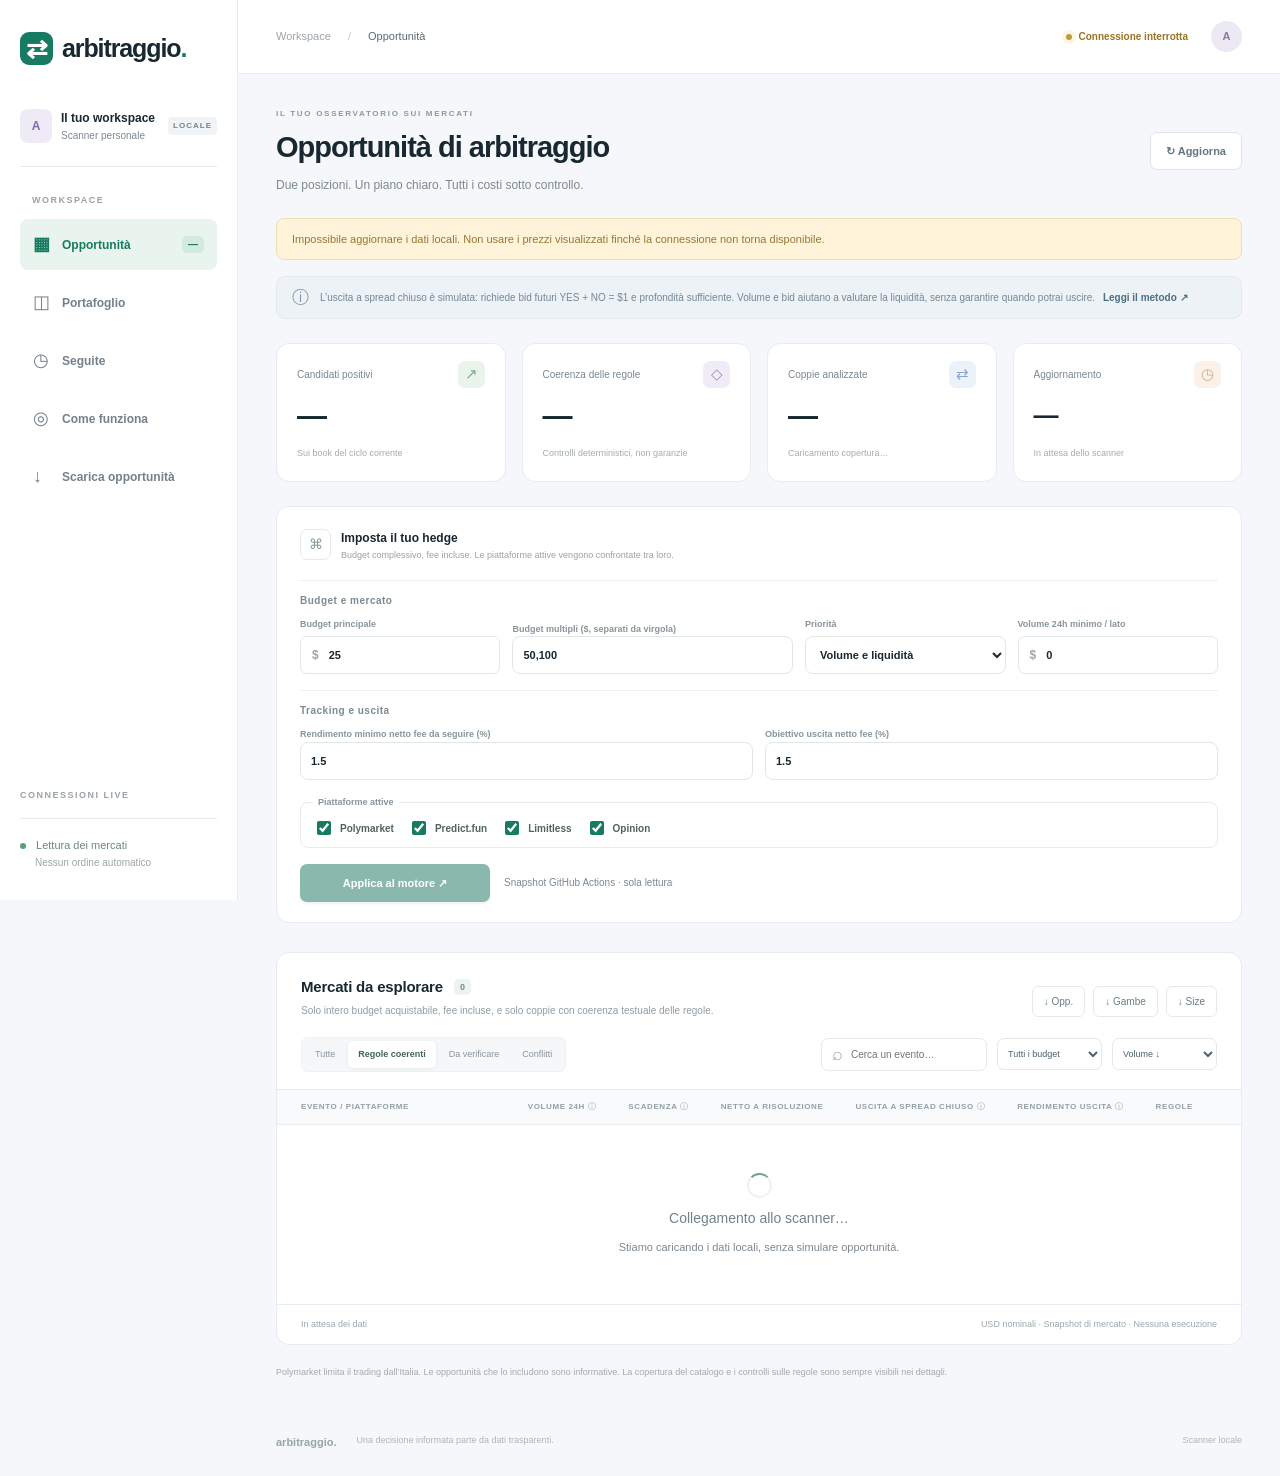
==== commit 723258f7: "Support 50 and 100 dollar budgets in parallel" ====
--- a/web/index.html
+++ b/web/index.html
@@ -22,7 +22,8 @@
     <div class="settings-group">
      <h3>Budget e mercato</h3>
      <div class="settings-fields">
-      <label>Budget per operazione<div class="input-money"><span>$</span><input id="budget" type="number" min="0.01" max="1000000" step="0.01" value="25" required></div></label>
+      <label>Budget principale<div class="input-money"><span>$</span><input id="budget" type="number" min="0.01" max="1000000" step="0.01" value="25" required></div></label>
+      <label>Budget multipli ($, separati da virgola)<input id="budgets" type="text" value="50,100" placeholder="50,100"></label>
       <label>Priorità<select id="sort-policy"><option value="liquidity">Volume e liquidità</option><option value="profit">Profitto a risoluzione</option></select></label>
       <label>Volume 24h minimo / lato<div class="input-money"><span>$</span><input id="min-volume" type="number" min="0" max="1000000000" step="1" value="0" required></div></label>
      </div>
@@ -39,7 +40,7 @@
    </form>
   </section>
   <section class="opportunities"><div class="section-title"><div><h2>Mercati da esplorare <span id="list-count" class="count-tag">0</span></h2><p>Solo intero budget acquistabile, fee incluse, e solo coppie con coerenza testuale delle regole.</p></div><div class="wallet-list"><a class="export-link" href="/download/latest.csv">↓ Opp.</a><a class="export-link" href="/download/legs.csv">↓ Gambe</a><a class="export-link" href="/download/sizes.csv">↓ Size</a></div></div>
-   <div class="filters"><div class="tabs" role="group" aria-label="Filtra controllo regole"><button data-tab="all">Tutte</button><button data-tab="consistent" class="selected">Regole coerenti</button><button data-tab="review">Da verificare</button><button data-tab="conflict">Conflitti</button></div><div class="search-box"><span>⌕</span><input id="search" type="search" placeholder="Cerca un evento…" aria-label="Cerca un evento"></div><select id="view-sort" aria-label="Ordina elenco"><option value="liquidity">Volume ↓</option><option value="profit">Profitto ↓</option><option value="exit">Uscita simulata ↓</option></select></div>
+   <div class="filters"><div class="tabs" role="group" aria-label="Filtra controllo regole"><button data-tab="all">Tutte</button><button data-tab="consistent" class="selected">Regole coerenti</button><button data-tab="review">Da verificare</button><button data-tab="conflict">Conflitti</button></div><div class="search-box"><span>⌕</span><input id="search" type="search" placeholder="Cerca un evento…" aria-label="Cerca un evento"></div><select id="budget-filter" aria-label="Filtra budget"><option value="all">Tutti i budget</option></select><select id="view-sort" aria-label="Ordina elenco"><option value="liquidity">Volume ↓</option><option value="profit">Profitto ↓</option><option value="exit">Uscita simulata ↓</option></select></div>
    <div class="table-wrap"><table><thead><tr><th>EVENTO / PIATTAFORME</th><th>VOLUME 24H <span title="Il minore tra i due lati; dati mancanti non sono zero">ⓘ</span></th><th>SCADENZA <span title="Data di scadenza dichiarata da ciascuna piattaforma, mostrata separatamente.">ⓘ</span></th><th>NETTO A RISOLUZIONE</th><th>USCITA A SPREAD CHIUSO <span title="Scenario ipotetico: bid futuri YES + NO = $1, quantità nette interamente vendibili e fee di vendita incluse. Non disponibile oggi né garantito.">ⓘ</span></th><th>RENDIMENTO USCITA <span title="Profitto netto dopo le fee di vendita diviso per il capitale investito nello scenario di convergenza.">ⓘ</span></th><th>REGOLE</th><th></th></tr></thead><tbody id="opportunity-rows"></tbody></table><div id="empty-state" class="empty-state" hidden><div>⌕</div><h3>Nessun risultato con questi filtri</h3><p>Modifica la ricerca o attendi il prossimo ciclo dello scanner.</p></div><div id="loading-state" class="empty-state"><div class="spinner"></div><h3>Collegamento allo scanner…</h3><p>Stiamo caricando i dati locali, senza simulare opportunità.</p></div></div>
    <div class="table-footer"><span id="showing-count">In attesa dei dati</span><span>USD nominali · Snapshot di mercato · Nessuna esecuzione</span></div>
   </section>
--- a/web/portfolio.css
+++ b/web/portfolio.css
@@ -26,6 +26,7 @@
 .settings-group{border-top:1px solid #eef1f4;padding-top:12px}
 .settings-group h3{margin:0 0 10px;font-size:10px;letter-spacing:.5px;color:#7c8b92;font-weight:650}
 .settings-fields{display:grid;grid-template-columns:1fr 1.2fr 1fr;gap:12px;align-items:end}
+.settings-group:first-child .settings-fields{grid-template-columns:1fr 1.4fr 1fr 1fr}
 .settings-fields-two{grid-template-columns:1fr 1fr}
 .settings-fields label{font-size:9px;color:#87959c;font-weight:550}
 .settings-fields input,.settings-fields select{width:100%;height:38px;border:1px solid #e1e8e4;border-radius:8px;background:#fff;padding:0 10px;font-size:11px;color:var(--ink)}
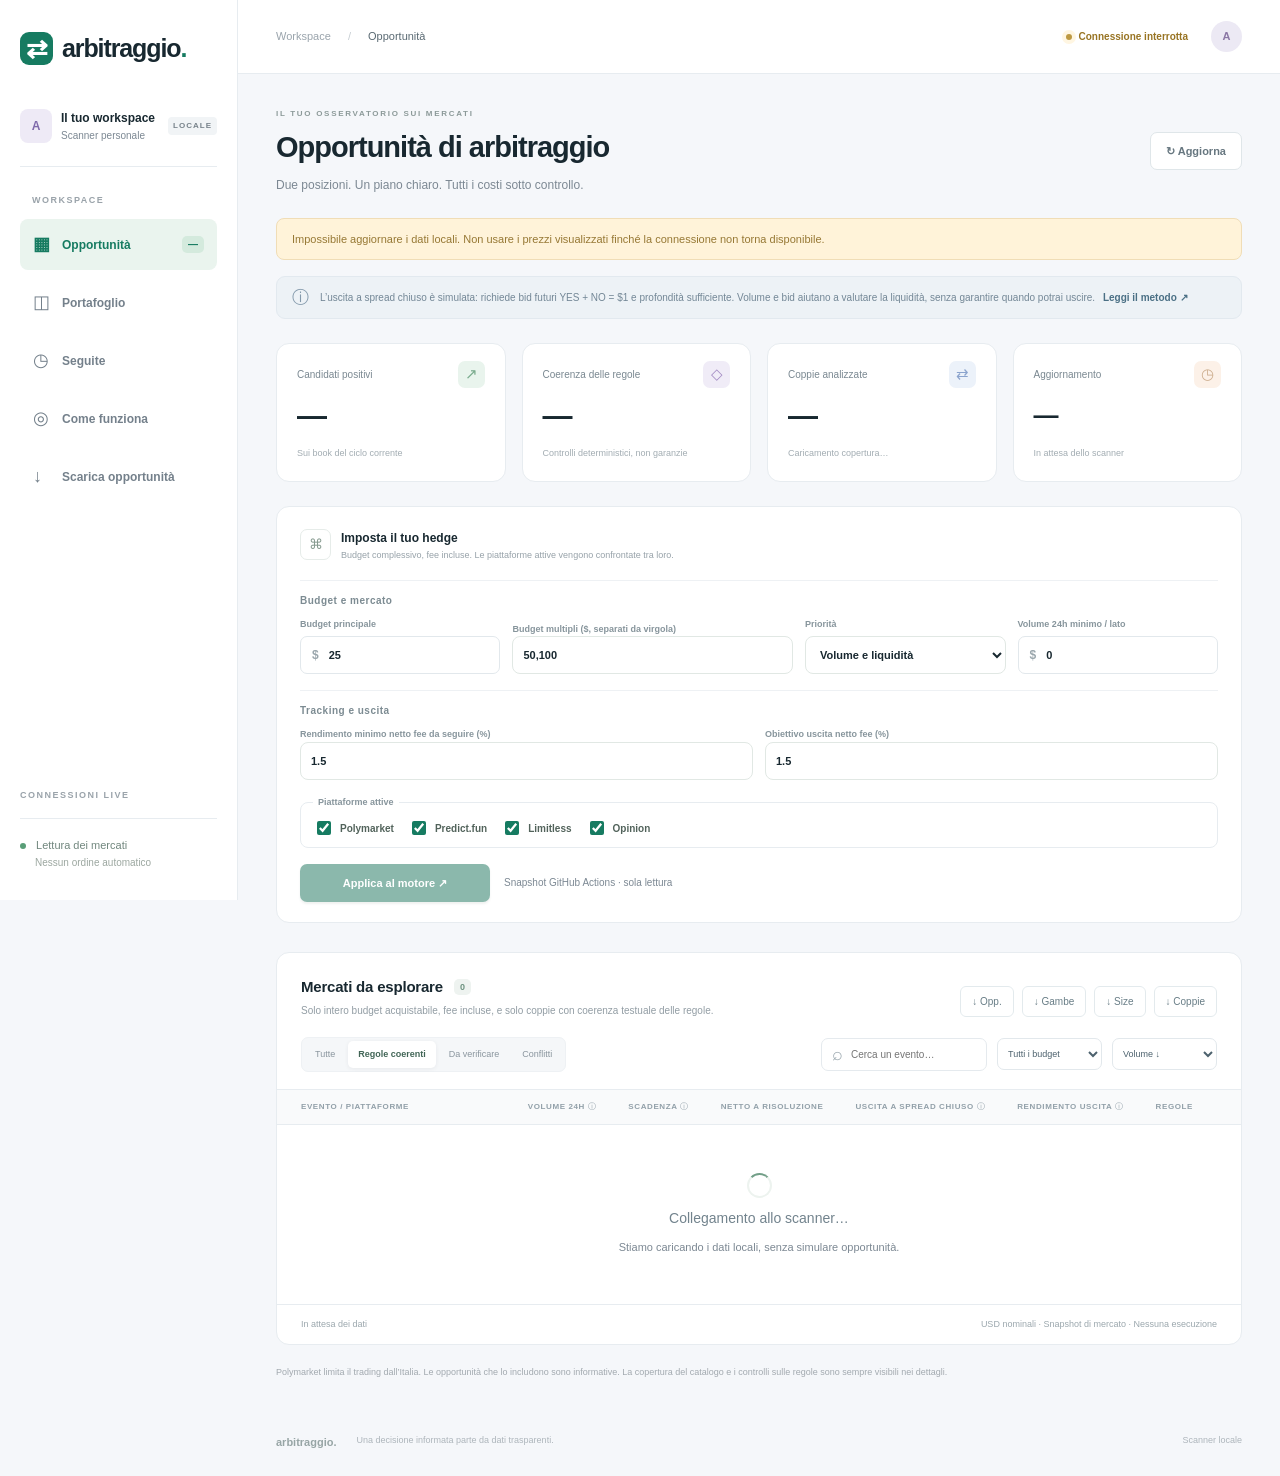
==== commit 47189b80: "Broaden discovery and export full market catalog" ====
--- a/web/index.html
+++ b/web/index.html
@@ -39,7 +39,7 @@
     <div class="settings-actions"><button class="button primary" type="submit" id="apply">Applica al motore ↗</button><p id="settings-status" role="status"></p></div>
    </form>
   </section>
-  <section class="opportunities"><div class="section-title"><div><h2>Mercati da esplorare <span id="list-count" class="count-tag">0</span></h2><p>Solo intero budget acquistabile, fee incluse, e solo coppie con coerenza testuale delle regole.</p></div><div class="wallet-list"><a class="export-link" href="/download/latest.csv">↓ Opp.</a><a class="export-link" href="/download/legs.csv">↓ Gambe</a><a class="export-link" href="/download/sizes.csv">↓ Size</a></div></div>
+  <section class="opportunities"><div class="section-title"><div><h2>Mercati da esplorare <span id="list-count" class="count-tag">0</span></h2><p>Solo intero budget acquistabile, fee incluse, e solo coppie con coerenza testuale delle regole.</p></div><div class="wallet-list"><a class="export-link" href="/download/latest.csv">↓ Opp.</a><a class="export-link" href="/download/legs.csv">↓ Gambe</a><a class="export-link" href="/download/sizes.csv">↓ Size</a><a class="export-link" href="/download/matches.csv">↓ Coppie</a></div></div>
    <div class="filters"><div class="tabs" role="group" aria-label="Filtra controllo regole"><button data-tab="all">Tutte</button><button data-tab="consistent" class="selected">Regole coerenti</button><button data-tab="review">Da verificare</button><button data-tab="conflict">Conflitti</button></div><div class="search-box"><span>⌕</span><input id="search" type="search" placeholder="Cerca un evento…" aria-label="Cerca un evento"></div><select id="budget-filter" aria-label="Filtra budget"><option value="all">Tutti i budget</option></select><select id="view-sort" aria-label="Ordina elenco"><option value="liquidity">Volume ↓</option><option value="profit">Profitto ↓</option><option value="exit">Uscita simulata ↓</option></select></div>
    <div class="table-wrap"><table><thead><tr><th>EVENTO / PIATTAFORME</th><th>VOLUME 24H <span title="Il minore tra i due lati; dati mancanti non sono zero">ⓘ</span></th><th>SCADENZA <span title="Data di scadenza dichiarata da ciascuna piattaforma, mostrata separatamente.">ⓘ</span></th><th>NETTO A RISOLUZIONE</th><th>USCITA A SPREAD CHIUSO <span title="Scenario ipotetico: bid futuri YES + NO = $1, quantità nette interamente vendibili e fee di vendita incluse. Non disponibile oggi né garantito.">ⓘ</span></th><th>RENDIMENTO USCITA <span title="Profitto netto dopo le fee di vendita diviso per il capitale investito nello scenario di convergenza.">ⓘ</span></th><th>REGOLE</th><th></th></tr></thead><tbody id="opportunity-rows"></tbody></table><div id="empty-state" class="empty-state" hidden><div>⌕</div><h3>Nessun risultato con questi filtri</h3><p>Modifica la ricerca o attendi il prossimo ciclo dello scanner.</p></div><div id="loading-state" class="empty-state"><div class="spinner"></div><h3>Collegamento allo scanner…</h3><p>Stiamo caricando i dati locali, senza simulare opportunità.</p></div></div>
    <div class="table-footer"><span id="showing-count">In attesa dei dati</span><span>USD nominali · Snapshot di mercato · Nessuna esecuzione</span></div>
